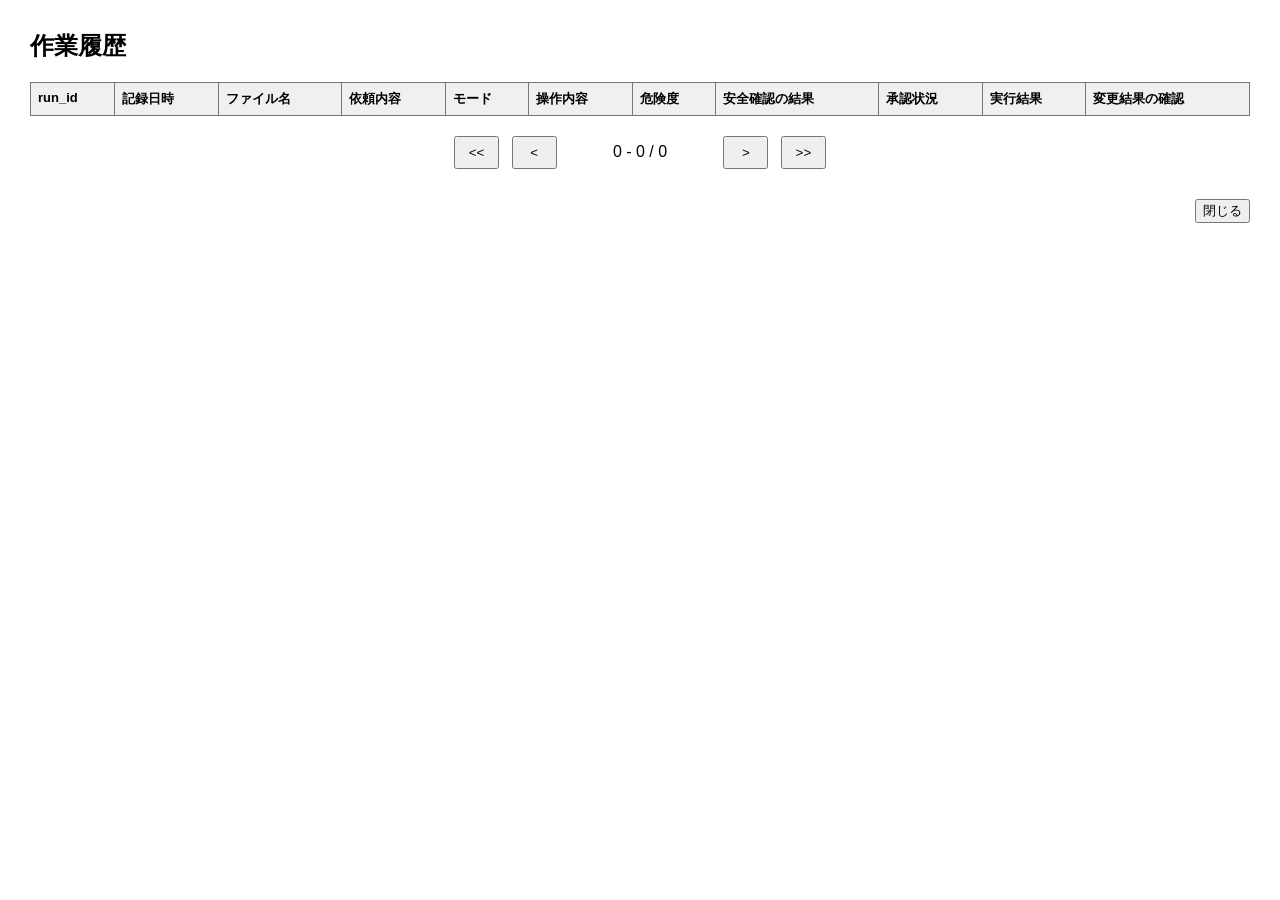
==== src/main/resources/static/history.html @ d894154f "feat: add generic config comparison, three modes, manual edit, history and dashboard UI" ====
<!DOCTYPE html>
<html lang="ja">
<head>
    <meta charset="UTF-8">
    <title>SafeAgent 作業履歴</title>

    <style>
        body {
            font-family: sans-serif;
            margin: 30px;
        }

        h1 {
            font-size: 24px;
        }

        table {
            width: 100%;
            border-collapse: collapse;
            margin-top: 20px;
            font-size: 13px;
        }

        th,
        td {
            border: 1px solid #777;
            padding: 7px;
            text-align: left;
            vertical-align: top;
        }

        th {
            background: #f0f0f0;
        }

        .pagination {
            margin-top: 20px;
            text-align: center;
        }

        .pagination button {
            margin: 0 4px;
            min-width: 45px;
            padding: 7px 12px;
        }

        #pageInfo {
            display: inline-block;
            min-width: 150px;
            text-align: center;
        }

        .close-area {
            margin-top: 30px;
            text-align: right;
        }
    </style>
</head>

<body>

<h1>作業履歴</h1>

<table>
    <thead>
    <tr>
        <th>run_id</th>
        <th>記録日時</th>
        <th>ファイル名</th>
        <th>依頼内容</th>
        <th>モード</th>
        <th>操作内容</th>
        <th>危険度</th>
        <th>安全確認の結果</th>
        <th>承認状況</th>
        <th>実行結果</th>
        <th>変更結果の確認</th>
    </tr>
    </thead>

    <tbody id="historyBody">
    </tbody>
</table>

<div class="pagination">

    <button id="firstButton">&lt;&lt;</button>

    <button id="prevButton">&lt;</button>

    <span id="pageInfo">
        0 - 0 / 0
    </span>

    <button id="nextButton">&gt;</button>

    <button id="lastButton">&gt;&gt;</button>

</div>

<div class="close-area">
    <button onclick="window.close()">
        閉じる
    </button>
</div>

<script src="/history.js"></script>

</body>
</html>
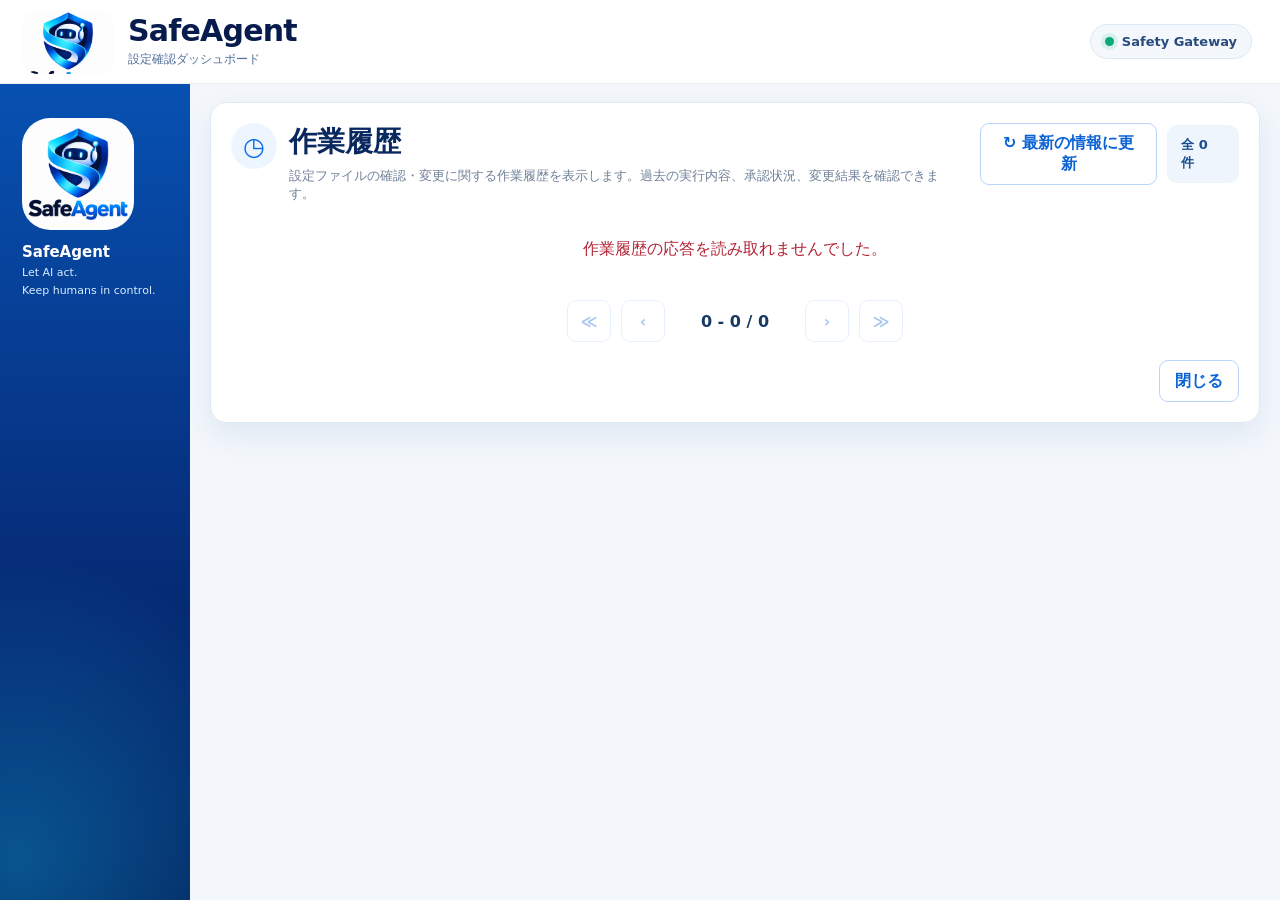
==== commit b4dbdf5e: "feat: refine SafeAgent dashboard, history and manual edit UI" ====
--- a/src/main/resources/static/history.html
+++ b/src/main/resources/static/history.html
@@ -2,109 +2,483 @@
 <html lang="ja">
 <head>
     <meta charset="UTF-8">
-    <title>SafeAgent 作業履歴</title>
-
+    <meta name="viewport" content="width=device-width, initial-scale=1.0">
+    <title>SafeAgent | 作業履歴</title>
     <style>
+        :root {
+            --navy: #071b4d;
+            --blue: #0b6df6;
+            --cyan: #12b8f4;
+            --bg: #f3f7fc;
+            --panel: #ffffff;
+            --line: #dce6f2;
+            --text: #13213b;
+            --muted: #70809a;
+            --danger: #e83a4b;
+            --warning: #ed8b16;
+            --success: #0aa878;
+            --shadow: 0 12px 30px rgba(25,75,130,.09);
+        }
+
+        * { box-sizing: border-box; }
+
         body {
-            font-family: sans-serif;
-            margin: 30px;
+            margin: 0;
+            font-family: "Yu Gothic UI", "Yu Gothic", "Meiryo", system-ui, sans-serif;
+            color: var(--text);
+            background: var(--bg);
+        }
+
+        button { font: inherit; cursor: pointer; }
+
+        .topbar {
+            height: 84px;
+            display: flex;
+            align-items: center;
+            justify-content: space-between;
+            padding: 10px 28px 10px 22px;
+            background: #fff;
+            border-bottom: 1px solid #e7edf5;
+        }
+
+        .brand {
+            display: flex;
+            align-items: center;
+            gap: 14px;
+        }
+
+        .brand-logo {
+            width: 92px;
+            height: 64px;
+            object-fit: cover;
+            object-position: 50% 18%;
+            border-radius: 16px;
+        }
+
+        .brand-copy {
+            display: flex;
+            flex-direction: column;
+        }
+
+        .brand-copy strong {
+            color: var(--navy);
+            font-size: 30px;
+            line-height: 1;
+            letter-spacing: -.8px;
+        }
+
+        .brand-copy span {
+            margin-top: 5px;
+            color: #4f6e99;
+            font-size: 12px;
+        }
+
+        .topbar-badge {
+            display: inline-flex;
+            align-items: center;
+            gap: 8px;
+            padding: 9px 14px;
+            color: #284a7c;
+            background: #f4f8fd;
+            border: 1px solid #dce8f6;
+            border-radius: 999px;
+            font-size: 13px;
+            font-weight: 700;
+        }
+
+        .status-dot {
+            width: 9px;
+            height: 9px;
+            background: var(--success);
+            border-radius: 50%;
+            box-shadow: 0 0 0 4px rgba(10,168,120,.12);
+        }
+
+        .app-shell {
+            min-height: calc(100vh - 84px);
+            display: grid;
+            grid-template-columns: 190px minmax(0,1fr);
+        }
+
+        .sidebar {
+            min-height: calc(100vh - 84px);
+            padding: 20px 14px;
+            display: flex;
+            flex-direction: column;
+            justify-content: space-between;
+            color: #fff;
+            background:
+                radial-gradient(circle at 10% 95%, rgba(18,184,244,.35), transparent 38%),
+                linear-gradient(180deg, #0751b2 0%, #062d79 58%, #031d57 100%);
+        }
+
+        .side-nav {
+            display: flex;
+            flex-direction: column;
+            gap: 9px;
+        }
+
+        .nav-item {
+            width: 100%;
+            display: flex;
+            align-items: center;
+            gap: 12px;
+            padding: 13px 14px;
+            color: rgba(255,255,255,.86);
+            background: transparent;
+            border: 0;
+            border-radius: 11px;
+            text-align: left;
+            font-weight: 700;
+            text-decoration: none;
+            cursor: pointer;
+        }
+
+        .nav-item:hover,
+        .nav-item.active {
+            color: #fff;
+            background: linear-gradient(135deg, rgba(14,174,255,.92), rgba(21,106,246,.95));
+            box-shadow: 0 10px 22px rgba(0,33,95,.24);
+        }
+
+        .nav-icon {
+            width: 24px;
+            text-align: center;
+            font-size: 20px;
+        }
+
+        .sidebar-brand {
+            padding: 14px 8px 4px;
+            display: flex;
+            flex-direction: column;
+            color: #d8edff;
+            font-size: 11px;
+            line-height: 1.6;
+        }
+
+        .sidebar-brand img {
+            width: 112px;
+            height: 112px;
+            object-fit: cover;
+            object-position: 50% 18%;
+            border-radius: 28px;
+            margin-bottom: 10px;
+        }
+
+        .sidebar-brand strong {
+            color: #fff;
+            font-size: 15px;
+        }
+
+        .main {
+            min-width: 0;
+            padding: 18px 20px 38px;
+        }
+
+        .panel {
+            background: #fff;
+            border: 1px solid #e0e9f3;
+            border-radius: 16px;
+            box-shadow: var(--shadow);
+            padding: 20px;
+        }
+
+        .header-row {
+            display: flex;
+            justify-content: space-between;
+            align-items: flex-start;
+            gap: 20px;
+            margin-bottom: 18px;
+        }
+
+        .title-wrap {
+            display: flex;
+            gap: 12px;
+            align-items: flex-start;
+        }
+
+        .title-icon {
+            width: 46px;
+            height: 46px;
+            display: grid;
+            place-items: center;
+            border-radius: 50%;
+            color: #0a6beb;
+            background: #edf6ff;
+            font-size: 25px;
+            font-weight: 800;
         }
 
         h1 {
-            font-size: 24px;
+            margin: 0;
+            color: #08285f;
+            font-size: 28px;
+        }
+
+        .subtitle {
+            margin: 6px 0 0;
+            color: var(--muted);
+            font-size: 13px;
+        }
+
+        .header-actions {
+            display: flex;
+            gap: 10px;
+            align-items: center;
+        }
+
+        .refresh-button,
+        .close-button,
+        .page-button {
+            min-height: 42px;
+            padding: 9px 15px;
+            border: 1px solid #b9d6fa;
+            border-radius: 9px;
+            color: #0b63d5;
+            background: #fff;
+            font-weight: 800;
+        }
+
+        .total-chip {
+            padding: 11px 14px;
+            color: #1a4e90;
+            background: #eef5fd;
+            border-radius: 10px;
+            font-size: 13px;
+            font-weight: 800;
+        }
+
+        .table-wrap {
+            overflow: auto;
+            border: 1px solid var(--line);
+            border-radius: 11px;
         }
 
         table {
             width: 100%;
+            min-width: 1450px;
             border-collapse: collapse;
-            margin-top: 20px;
-            font-size: 13px;
-        }
-
-        th,
+            background: #fff;
+            font-size: 12px;
+        }
+
+        th {
+            padding: 12px 10px;
+            color: #3b5474;
+            background: #f0f5fa;
+            border-right: 1px solid #e1e9f1;
+            border-bottom: 1px solid #dce6f2;
+            text-align: left;
+            white-space: nowrap;
+        }
+
         td {
-            border: 1px solid #777;
-            padding: 7px;
-            text-align: left;
-            vertical-align: top;
-        }
-
-        th {
-            background: #f0f0f0;
+            padding: 10px;
+            color: #30465f;
+            border-right: 1px solid #edf1f6;
+            border-bottom: 1px solid #edf1f6;
+            vertical-align: middle;
+        }
+
+        tbody tr:hover td {
+            background: #f9fcff;
+        }
+
+        .run-id {
+            max-width: 220px;
+            font-family: Consolas, "Courier New", monospace;
+            word-break: break-all;
+            color: #284a7c;
+        }
+
+        .truncate {
+            max-width: 210px;
+            white-space: nowrap;
+            overflow: hidden;
+            text-overflow: ellipsis;
+        }
+
+        .chip {
+            display: inline-flex;
+            align-items: center;
+            justify-content: center;
+            min-width: 46px;
+            padding: 6px 10px;
+            border-radius: 999px;
+            font-size: 11px;
+            font-weight: 800;
+            white-space: nowrap;
+        }
+
+        .chip-blue { color: #0b6df6; background: #eaf4ff; }
+        .chip-green { color: #087b5c; background: #e4f8f0; }
+        .chip-red { color: #d82b3c; background: #ffe9ec; }
+        .chip-orange { color: #c76e00; background: #fff0d8; }
+        .chip-gray { color: #52647c; background: #edf1f6; }
+
+        .file-cell {
+            white-space: nowrap;
+            color: #173d74;
+            font-weight: 700;
         }
 
         .pagination {
-            margin-top: 20px;
+            margin-top: 22px;
+            display: flex;
+            justify-content: center;
+            align-items: center;
+            gap: 10px;
+        }
+
+        .page-button {
+            width: 44px;
+            padding: 8px;
+        }
+
+        .page-button:disabled {
+            opacity: .35;
+            cursor: not-allowed;
+        }
+
+        .page-label {
+            min-width: 120px;
             text-align: center;
-        }
-
-        .pagination button {
-            margin: 0 4px;
-            min-width: 45px;
-            padding: 7px 12px;
-        }
-
-        #pageInfo {
-            display: inline-block;
-            min-width: 150px;
+            color: #173964;
+            font-weight: 800;
+        }
+
+        .footer-actions {
+            margin-top: 18px;
+            display: flex;
+            justify-content: flex-end;
+        }
+
+        .loading,
+        .error-message {
+            padding: 18px;
             text-align: center;
-        }
-
-        .close-area {
-            margin-top: 30px;
-            text-align: right;
-        }
-    </style>
+            color: var(--muted);
+        }
+
+        .error-message {
+            color: #b22234;
+        }
+
+        @media (max-width: 900px) {
+            .app-shell { display: block; }
+            .sidebar { min-height: auto; }
+            .side-nav { flex-direction: row; overflow-x: auto; }
+            .nav-item { width: auto; flex: 0 0 auto; }
+            .sidebar-brand { display: none; }
+            .main { padding: 10px; }
+            .topbar-badge { display: none; }
+        }
+    
+        /* 作業履歴画面では左側ナビゲーションボタンを非表示 */
+        .side-nav {
+            display: none !important;
+        }
+
+</style>
 </head>
-
 <body>
-
-<h1>作業履歴</h1>
-
-<table>
-    <thead>
-    <tr>
-        <th>run_id</th>
-        <th>記録日時</th>
-        <th>ファイル名</th>
-        <th>依頼内容</th>
-        <th>モード</th>
-        <th>操作内容</th>
-        <th>危険度</th>
-        <th>安全確認の結果</th>
-        <th>承認状況</th>
-        <th>実行結果</th>
-        <th>変更結果の確認</th>
-    </tr>
-    </thead>
-
-    <tbody id="historyBody">
-    </tbody>
-</table>
-
-<div class="pagination">
-
-    <button id="firstButton">&lt;&lt;</button>
-
-    <button id="prevButton">&lt;</button>
-
-    <span id="pageInfo">
-        0 - 0 / 0
-    </span>
-
-    <button id="nextButton">&gt;</button>
-
-    <button id="lastButton">&gt;&gt;</button>
-
+<header class="topbar">
+    <div class="brand">
+        <img src="safeagent-logo.jpeg" alt="SafeAgent" class="brand-logo">
+        <div class="brand-copy">
+            <strong>SafeAgent</strong>
+            <span>設定確認ダッシュボード</span>
+        </div>
+    </div>
+    <div class="topbar-badge">
+        <span class="status-dot"></span>
+        Safety Gateway
+    </div>
+</header>
+
+<div class="app-shell">
+    <aside class="sidebar">
+        <nav class="side-nav">
+            <a class="nav-item" href="/">
+                <span class="nav-icon">⌂</span><span>ダッシュボード</span>
+            </a>
+            <a class="nav-item" href="/#requestSection">
+                <span class="nav-icon">✓</span><span>設定確認</span>
+            </a>
+            <a class="nav-item active" href="/history.html">
+                <span class="nav-icon">◷</span><span>作業履歴</span>
+            </a>
+            <a class="nav-item" href="/#resultSection">
+                <span class="nav-icon">▤</span><span>設計書比較</span>
+            </a>
+            <a class="nav-item" href="/manual-edit.html">
+                <span class="nav-icon">⌘</span><span>手動修正</span>
+            </a>
+        </nav>
+
+        <div class="sidebar-brand">
+            <img src="safeagent-logo.jpeg" alt="">
+            <strong>SafeAgent</strong>
+            <span>Let AI act.</span>
+            <span>Keep humans in control.</span>
+        </div>
+    </aside>
+
+    <main class="main">
+        <section class="panel">
+            <div class="header-row">
+                <div class="title-wrap">
+                    <div class="title-icon">◷</div>
+                    <div>
+                        <h1>作業履歴</h1>
+                        <p class="subtitle">設定ファイルの確認・変更に関する作業履歴を表示します。過去の実行内容、承認状況、変更結果を確認できます。</p>
+                    </div>
+                </div>
+
+                <div class="header-actions">
+                    <button class="refresh-button" onclick="loadHistory(currentPage)">↻ 最新の情報に更新</button>
+                    <span class="total-chip">全 <span id="totalCount">0</span> 件</span>
+                </div>
+            </div>
+
+            <div id="historyMessage" class="loading">作業履歴を読み込んでいます。</div>
+
+            <div id="historyTableWrap" class="table-wrap" style="display:none;">
+                <table>
+                    <thead>
+                    <tr>
+                        <th>run_id</th>
+                        <th>記録日時</th>
+                        <th>ファイル名</th>
+                        <th>依頼内容</th>
+                        <th>モード</th>
+                        <th>操作内容</th>
+                        <th>危険度</th>
+                        <th>安全確認の結果</th>
+                        <th>承認状況</th>
+                        <th>実行結果</th>
+                        <th>変更結果の確認</th>
+                    </tr>
+                    </thead>
+                    <tbody id="historyBody"></tbody>
+                </table>
+            </div>
+
+            <div class="pagination">
+                <button id="firstButton" class="page-button" onclick="goFirst()">≪</button>
+                <button id="prevButton" class="page-button" onclick="goPrev()">‹</button>
+                <span id="pageLabel" class="page-label">0 - 0 / 0</span>
+                <button id="nextButton" class="page-button" onclick="goNext()">›</button>
+                <button id="lastButton" class="page-button" onclick="goLast()">≫</button>
+            </div>
+
+            <div class="footer-actions">
+                <button class="close-button" onclick="window.close()">閉じる</button>
+            </div>
+        </section>
+    </main>
 </div>
 
-<div class="close-area">
-    <button onclick="window.close()">
-        閉じる
-    </button>
-</div>
-
-<script src="/history.js"></script>
-
+<script src="history.js"></script>
 </body>
-</html>+</html>
